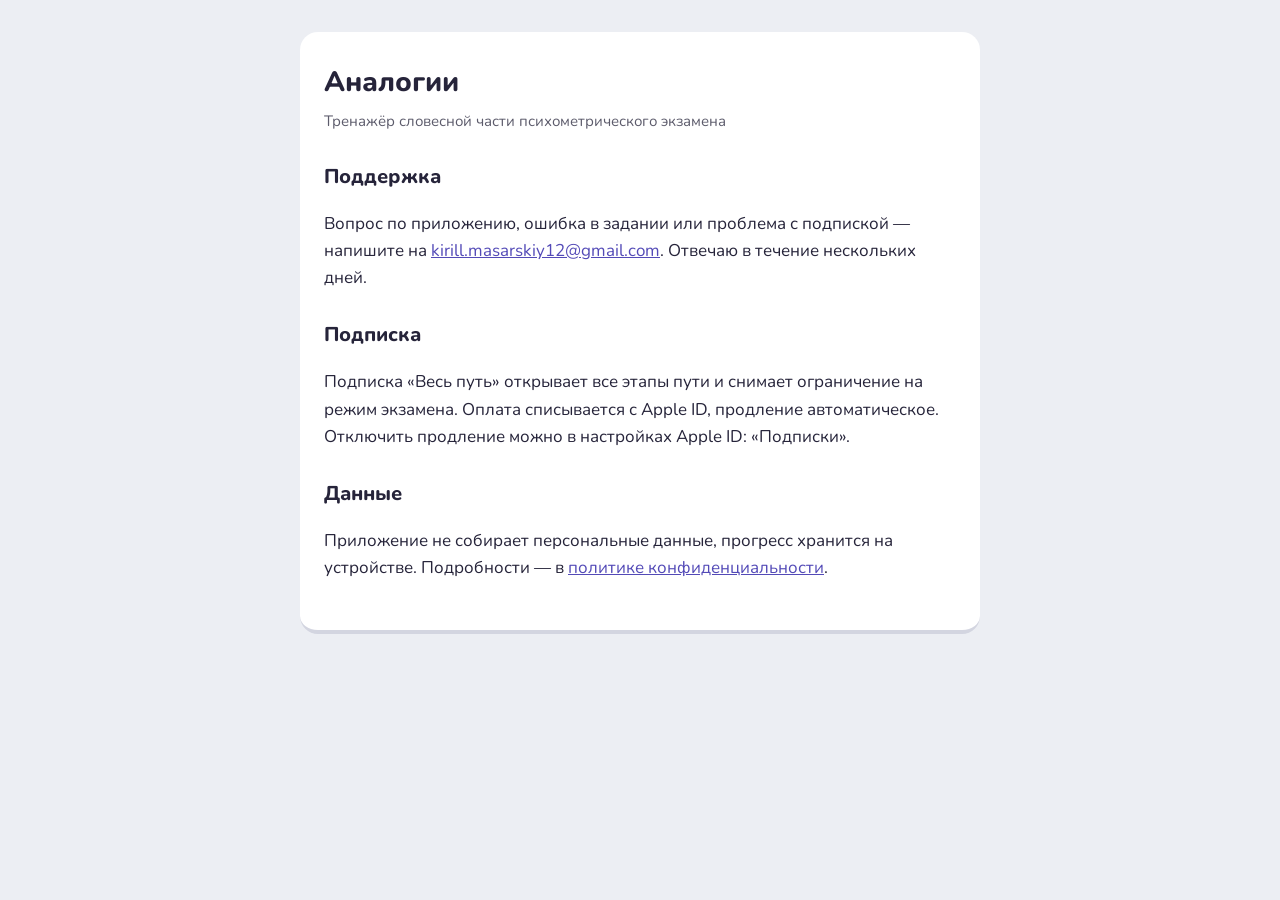
==== index.html @ e8c6ab5e "Страница поддержки и политика конфиденциальности «Аналогий»" ====
<!doctype html>
<html lang="ru">
  <head>
    <meta charset="utf-8" />
    <meta name="viewport" content="width=device-width, initial-scale=1" />
    <title>Аналогии — поддержка</title>
    <link rel="preconnect" href="https://fonts.googleapis.com" />
    <link rel="preconnect" href="https://fonts.gstatic.com" crossorigin />
    <link href="https://fonts.googleapis.com/css2?family=Nunito:wght@400;700;800&display=swap" rel="stylesheet" />
    <link rel="stylesheet" href="style.css" />
  </head>
  <body>
    <main>
      <h1>Аналогии</h1>
      <p class="date">Тренажёр словесной части психометрического экзамена</p>

      <h2>Поддержка</h2>
      <p>
        Вопрос по приложению, ошибка в задании или проблема с подпиской — напишите на
        <a href="mailto:kirill.masarskiy12@gmail.com">kirill.masarskiy12@gmail.com</a>.
        Отвечаю в течение нескольких дней.
      </p>

      <h2>Подписка</h2>
      <p>
        Подписка «Весь путь» открывает все этапы пути и снимает ограничение на режим
        экзамена. Оплата списывается с Apple ID, продление автоматическое. Отключить
        продление можно в настройках Apple ID: «Подписки».
      </p>

      <h2>Данные</h2>
      <p>
        Приложение не собирает персональные данные, прогресс хранится на устройстве.
        Подробности — в <a href="privacy.html">политике конфиденциальности</a>.
      </p>
    </main>
  </body>
</html>
---- style.css ----
:root {
  --bg: #eceef3;
  --card: #ffffff;
  --edge: #d3d5e0;
  --fg: #26243a;
  --muted: #5c5b6b;
  --accent: #534ab7;
}

* { box-sizing: border-box; }

body {
  margin: 0;
  padding: 32px 16px 64px;
  background: var(--bg);
  color: var(--fg);
  font-family: Nunito, -apple-system, BlinkMacSystemFont, "Segoe UI", sans-serif;
  font-size: 17px;
  line-height: 1.6;
}

main {
  max-width: 680px;
  margin: 0 auto;
  background: var(--card);
  border-bottom: 4px solid var(--edge);
  border-radius: 18px;
  padding: 28px 24px 32px;
}

h1 { font-size: 28px; font-weight: 800; margin: 0 0 4px; }
h2 { font-size: 20px; font-weight: 800; margin: 28px 0 8px; }
p, li { color: var(--fg); }
.date { color: var(--muted); font-size: 15px; margin: 0 0 24px; }
a { color: var(--accent); }
footer { max-width: 680px; margin: 20px auto 0; color: var(--muted); font-size: 15px; }
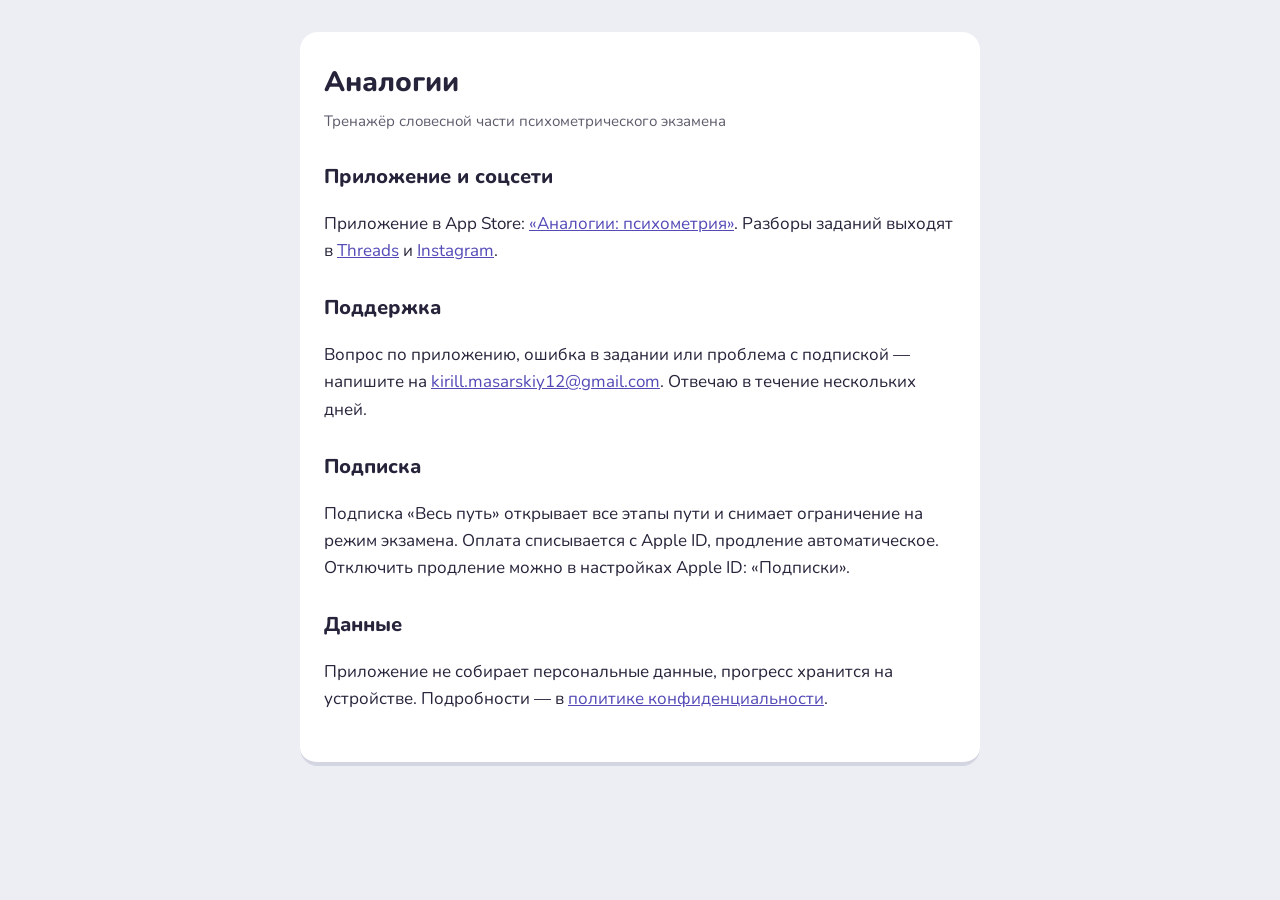
==== commit 11cc7f0d: "Иконка и ссылки на приложение и соцсети на сайте Сайт поддержки не вёл никуда: ни на витрину App Sto" ====
--- a/index.html
+++ b/index.html
@@ -7,12 +7,22 @@
     <link rel="preconnect" href="https://fonts.googleapis.com" />
     <link rel="preconnect" href="https://fonts.gstatic.com" crossorigin />
     <link href="https://fonts.googleapis.com/css2?family=Nunito:wght@400;700;800&display=swap" rel="stylesheet" />
+    <link rel="icon" href="icon.png" />
     <link rel="stylesheet" href="style.css" />
   </head>
   <body>
     <main>
       <h1>Аналогии</h1>
       <p class="date">Тренажёр словесной части психометрического экзамена</p>
+
+      <h2>Приложение и соцсети</h2>
+      <p>
+        Приложение в App Store:
+        <a href="https://apps.apple.com/app/id6815379846">«Аналогии: психометрия»</a>.
+        Разборы заданий выходят в
+        <a href="https://www.threads.com/@analogii2026">Threads</a> и
+        <a href="https://www.instagram.com/analogii2026/">Instagram</a>.
+      </p>
 
       <h2>Поддержка</h2>
       <p>
